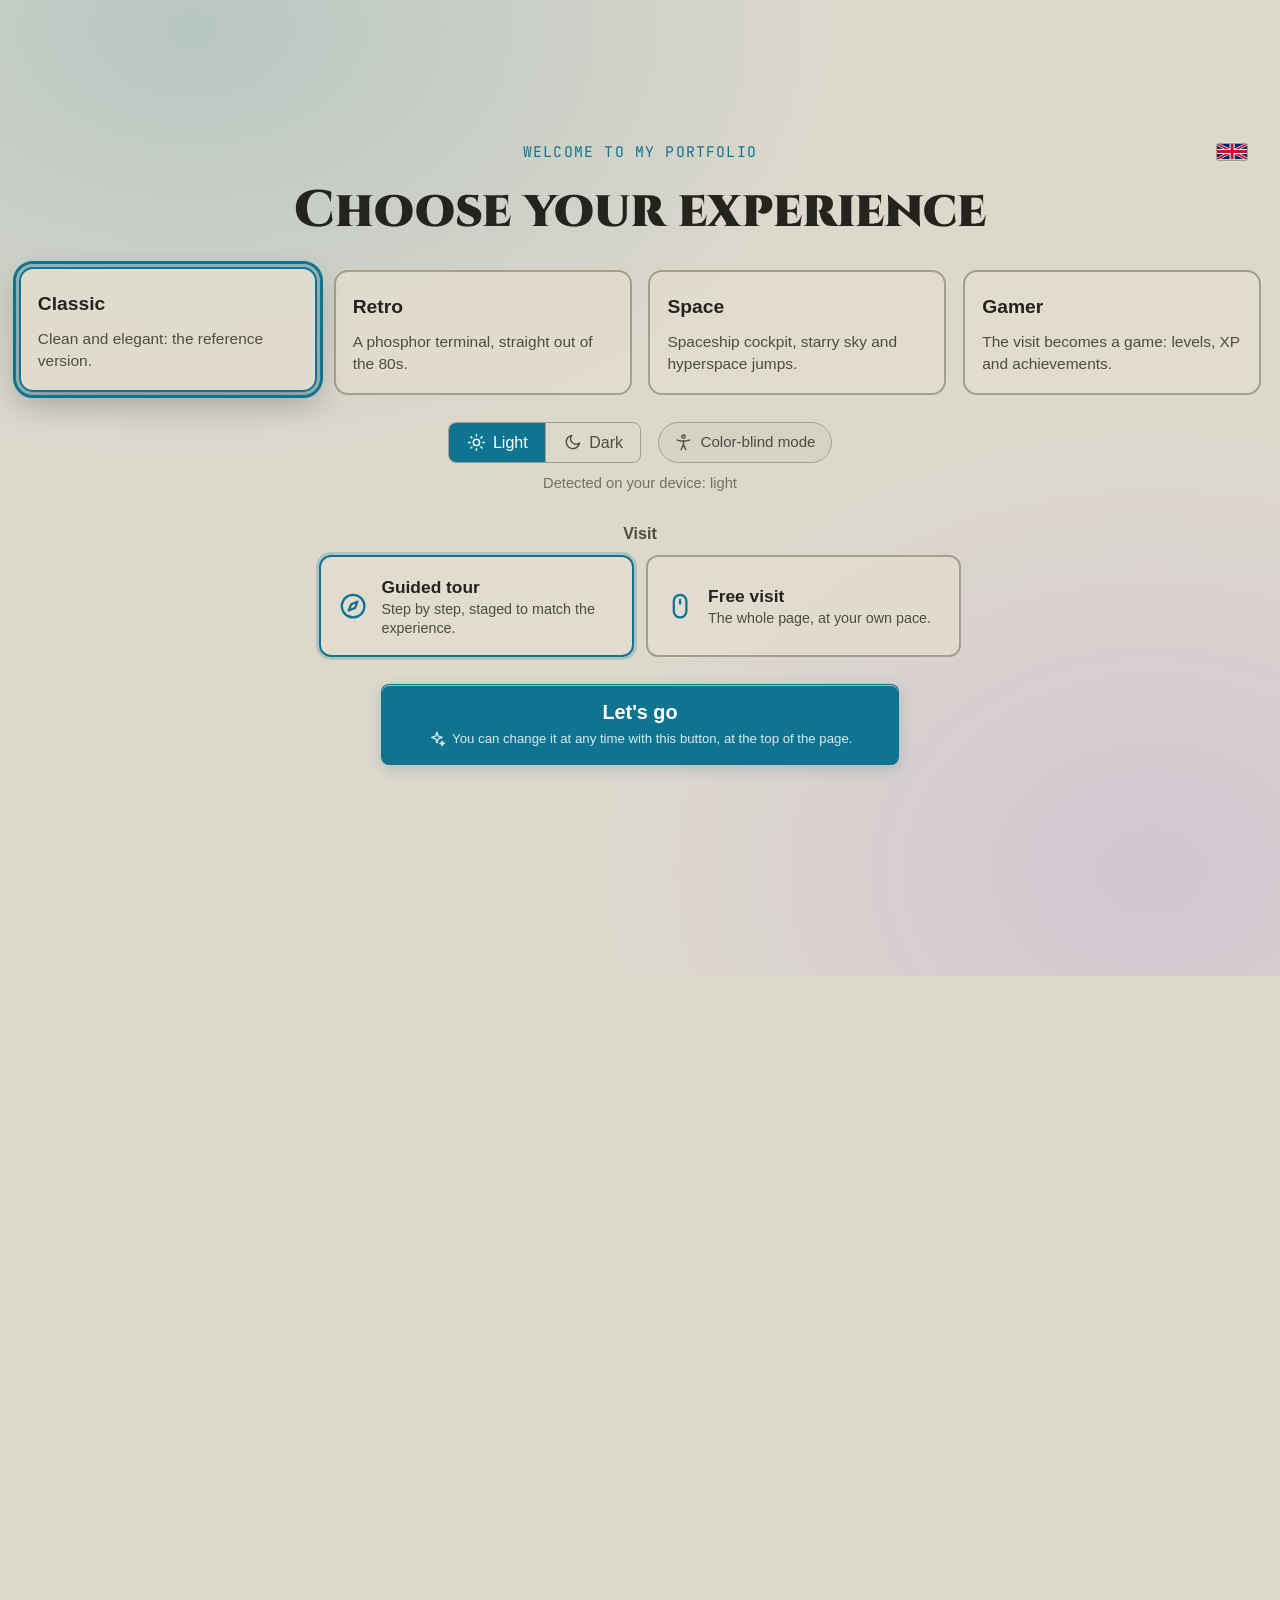
==== index.html @ b24c6dbf "Contact : formulaire envoyé par e-mail (Web3Forms) - Nom, e-mail, message ; validation, états d'envo" ====
<!doctype html>
<html lang="fr">
<head>
<meta charset="utf-8">
<meta name="viewport" content="width=device-width, initial-scale=1">
<meta name="color-scheme" content="dark light">
<meta name="description" content="Portfolio de Pierre Bernard-Darmann, développeur full-stack orienté front-end et UX : du jeu vidéo VR à l'ERP web d'un groupe de distribution. Framework front maison, API PHP 8, PostgreSQL, UI/UX.">
<title>Pierre Bernard-Darmann - Développeur full-stack, front-end et UX</title>
<link rel="preconnect" href="https://fonts.googleapis.com">
<link rel="preconnect" href="https://fonts.gstatic.com" crossorigin>
<link href="https://fonts.googleapis.com/css2?family=Cinzel:wght@400;700;900&family=JetBrains+Mono:wght@400;600&family=VT323&family=Orbitron:wght@500;700;900&family=Exo+2:wght@400;500;600;700&family=Press+Start+2P&display=swap" rel="stylesheet">
<link rel="stylesheet" href="css/main.css">
<!-- Thème et expérience appliqués avant le premier affichage (script classique, bloquant) -->
<script src="js/boot/anti-flash.js"></script>
</head>
<body>

<!-- ================= MODE DALTONIEN : filtres de correction (css/features/a11y) =================
     Daltonisation : simulation Machado et al. (2009), erreur reportée sur les canaux
     perçus (Fidaner et al.). Une matrice par type, appliquée à toute la page. -->
<svg class="pb-cvd-filters" width="0" height="0" aria-hidden="true" focusable="false">
  <filter id="pb-cvd-deutan"><feColorMatrix type="matrix" values="1 0 0 0 0  0.1628 0.7250 0.1122 0 0  0.4547 -0.6454 1.1907 0 0  0 0 0 1 0"/></filter>
  <filter id="pb-cvd-protan"><feColorMatrix type="matrix" values="1 0 0 0 0  0.4789 0.4769 0.0442 0 0  0.5973 -0.6887 1.0914 0 0  0 0 0 1 0"/></filter>
  <filter id="pb-cvd-tritan"><feColorMatrix type="matrix" values="0.7412 -0.4072 0.6660 0 0  0.0751 0.5852 0.3397 0 0  0 0 1 0 0  0 0 0 1 0"/></filter>
</svg>

<!-- ================= FONDS ANIMÉS (particules, fluide WebGL) ================= -->
<canvas id="pb-particles" hidden aria-hidden="true"></canvas>
<canvas id="pb-fluid" hidden aria-hidden="true"></canvas>

<!-- ================= EN-TÊTE ================= -->
<header class="topbar">
  <div class="topbar-inner">
    <a class="brand" href="#haut">
      <span class="brand-name logo-text">Pierre Bernard-Darmann</span>
    </a>
    <div class="topbar-actions">
      <button type="button" class="toggle-btn" id="btn-mode" aria-label="Passer en mode clair">
        <svg data-icon="sun" class="mode-sun"></svg>
        <svg data-icon="moon" class="mode-moon" hidden></svg>
      </button>
      <button type="button" class="toggle-btn" id="btn-theme" data-i18n-aria="THEME.OPEN_ARIA" aria-label="Options d'affichage">
        <svg data-icon="settings"></svg>
      </button>
      <button type="button" class="toggle-btn" id="btn-lang" aria-label="Switch language"></button>
    </div>
  </div>
</header>

<!-- ================= OPTIONS D'AFFICHAGE (roue crantée du header) ================= -->
<div class="theme-panel" id="theme-panel" hidden>
  <div class="theme-panel__backdrop" data-close></div>
  <div class="theme-panel__card" role="dialog" aria-modal="true" aria-labelledby="theme-panel-title">
    <div class="theme-panel__head">
      <h3 id="theme-panel-title" data-i18n="THEME.TITLE">Options d'affichage</h3>
      <button type="button" class="toggle-btn" data-close data-i18n-aria="THEME.CLOSE" aria-label="Fermer">
        <svg data-icon="close"></svg>
      </button>
    </div>
    <div class="theme-panel__body">
      <label class="switch-row">
        <span data-i18n="THEME.MASCOT">Mascotte (Pierre et son dragon)</span>
        <span class="switch"><input type="checkbox" id="opt-mascot"><span class="track"></span></span>
      </label>
      <fieldset class="cvd-options">
        <legend data-i18n="THEME.CVD">Mode daltonien</legend>
        <div class="cvd-grid">
          <label class="cvd-opt">
            <input type="radio" name="cvd" value="off">
            <span class="cvd-opt__sw" aria-hidden="true"><i style="--c: #E53935"></i><i style="--c: #43A047"></i><i style="--c: #1E88E5"></i><i style="--c: #FDD835"></i></span>
            <span class="cvd-opt__name" data-i18n="THEME.CVD_OFF">Désactivé</span>
            <span class="cvd-opt__hint" data-i18n="THEME.CVD_OFF_HINT">Couleurs d'origine</span>
          </label>
          <label class="cvd-opt">
            <input type="radio" name="cvd" value="deutan">
            <span class="cvd-opt__sw" aria-hidden="true"><i style="--c: #E53935"></i><i style="--c: #43A047"></i></span>
            <span class="cvd-opt__name" data-i18n="THEME.CVD_DEUTAN">Deutéranopie</span>
            <span class="cvd-opt__hint" data-i18n="THEME.CVD_DEUTAN_HINT">Rouge et vert confondus, la plus courante</span>
          </label>
          <label class="cvd-opt">
            <input type="radio" name="cvd" value="protan">
            <span class="cvd-opt__sw" aria-hidden="true"><i style="--c: #E53935"></i><i style="--c: #43A047"></i></span>
            <span class="cvd-opt__name" data-i18n="THEME.CVD_PROTAN">Protanopie</span>
            <span class="cvd-opt__hint" data-i18n="THEME.CVD_PROTAN_HINT">Rouge et vert confondus, rouges assombris</span>
          </label>
          <label class="cvd-opt">
            <input type="radio" name="cvd" value="tritan">
            <span class="cvd-opt__sw" aria-hidden="true"><i style="--c: #1E88E5"></i><i style="--c: #FDD835"></i></span>
            <span class="cvd-opt__name" data-i18n="THEME.CVD_TRITAN">Tritanopie</span>
            <span class="cvd-opt__hint" data-i18n="THEME.CVD_TRITAN_HINT">Bleu et jaune confondus</span>
          </label>
        </div>
      </fieldset>
    </div>
  </div>
</div>

<main id="haut">

  <!-- ================= HÉROS ================= -->
  <section class="hero">
    <div class="wrap hero-grid">
      <div>
        <div class="hero-id">
          <img class="pb-photo hero-photo" src="assets/img/pierre.jpg" width="360" height="360" alt="Pierre Bernard-Darmann">
          <div class="hero-id__txt">
            <strong class="hero-name">Pierre Bernard-Darmann</strong>
            <span class="status-pill"><span class="status-dot" aria-hidden="true"></span><span data-i18n="HERO.STATUS">Ouvert aux nouvelles opportunités</span></span>
          </div>
        </div>
        <span class="eyebrow" data-i18n="HERO.EYEBROW">Développeur full-stack - Front-end et UX</span>
        <h1><span data-i18n="HERO.TITLE_1">Du pixel à la</span> <span class="logo-text" data-i18n="HERO.TITLE_2">base de données</span>.</h1>
        <p class="lead" data-i18n-html="HERO.LEAD">
          Formé au jeu vidéo, passé par la VR et les serious games, je conçois aujourd'hui
          l'ERP web d'un groupe de distribution, utilisé chaque jour par des centaines de personnes :
          interfaces, logique métier, API et bases de données. Et ce que je préfère,
          c'est la partie que l'on voit et que l'on touche : l'UX et l'UI.
        </p>
        <div class="hero-actions">
          <a class="btn btn-primary" href="#contact" data-i18n="HERO.BTN_CONTACT">Me contacter</a>
          <a class="btn btn-ghost" href="#ceres" data-i18n="HERO.BTN_WORK">Voir mon travail</a>
        </div>
      </div>

      <!-- Élément signature : la fenêtre-lanceur, clin d'oeil aux écosystèmes
           d'applications que je construis au quotidien -->
      <div class="launcher-wrap">
        <canvas class="launcher-fx" aria-hidden="true"></canvas>
        <div class="launcher glass" role="img" data-i18n-aria="LAUNCH.ARIA" aria-label="Fenêtre d'application listant mes domaines : interfaces web, design system, API PHP, PostgreSQL, Delphi, expérience utilisateur">
          <div class="launcher-chrome">
            <span class="launcher-dots" aria-hidden="true"><span></span><span></span><span></span></span>
            <span class="launcher-title" data-i18n="LAUNCH.TITLE">mon-quotidien.app</span>
          </div>
          <div class="launcher-grid" aria-hidden="true">
            <div class="tile">
              <svg data-icon="monitor"></svg>
              <b data-i18n="LAUNCH.T1">Interfaces web</b><small data-i18n="LAUNCH.S1">130+ écrans métier</small>
            </div>
            <div class="tile">
              <svg data-icon="grid"></svg>
              <b>Design system</b><small data-i18n="LAUNCH.S2">30+ composants</small>
            </div>
            <div class="tile">
              <svg data-icon="php"></svg>
              <b>API PHP 8</b><small data-i18n="LAUNCH.S3">REST, sur mesure</small>
            </div>
            <div class="tile">
              <svg data-icon="postgresql"></svg>
              <b>PostgreSQL</b><small data-i18n="LAUNCH.S4">modélisation, audit</small>
            </div>
            <div class="tile">
              <svg data-icon="delphi"></svg>
              <b>Delphi</b><small data-i18n="LAUNCH.S5">outils historiques</small>
            </div>
            <div class="tile">
              <svg data-icon="user"></svg>
              <b>UI / UX</b><small data-i18n="LAUNCH.S6">de l'idée à l'écran</small>
            </div>
          </div>
          <div class="launcher-status" aria-hidden="true">
            <span data-i18n="LAUNCH.STATUS">6 domaines chargés</span>
            <span class="ok" data-i18n="LAUNCH.PROD">● en production</span>
          </div>
        </div>
      </div>
    </div>
  </section>

  <!-- ================= CERES ================= -->
  <section id="ceres" class="alt">
    <div class="wrap split">
      <div class="section-head reveal">
        <span class="eyebrow" data-i18n="CERES.EYEBROW">Projet principal</span>
        <div class="title-logo-row">
          <!-- Logo Ceres : image multicolore (fichier), pas une icône du registre -->
          <img class="ceres-logo" src="assets/img/ceres-logo.svg" alt="" aria-hidden="true">
          <h2 data-i18n-html="CERES.TITLE">Ceres : faire passer l'<span class="term" data-tip="TIP.ERP">ERP</span> d'un groupe de distribution au web</h2>
        </div>
        <p data-i18n-html="CERES.INTRO">
          Chez le Groupe Blachère, acteur national de la distribution de fruits et légumes
          avec plus de 160 magasins (Mangeons Frais, Provenc'Halles et d'autres enseignes),
          je suis à l'initiative de la migration de l'ERP interne : des applications Delphi
          vers Ceres, une plateforme web moderne, de la proposition à la mise en œuvre en
          passant par la conception. Achats, tarifs, prévisions, logistique, facturation,
          supervision : plus de 130 écrans métier, construits sur un framework maison dont
          j'ai co-élaboré les logiques de création, et dont environ 90 % de l'interface est
          de ma main, du design au code.
        </p>
      </div>

      <div class="section-body">
        <!-- Mini-graphiques des indicateurs : chaque tracé est propre à son KPI et
             animé en CSS (stats.css) ; illustrations uniques, gardées en ligne -->
        <div class="stats reveal">
          <div class="stat glass">
            <div class="stat-top"><b>130+</b>
              <svg class="stat-viz" viewBox="0 0 64 28" aria-hidden="true">
                <path class="viz-area" d="M2 24 L12 20 L22 21 L32 14 L42 12 L52 8 L62 4 V26 H2 Z"/>
                <path class="viz-line" d="M2 24 L12 20 L22 21 L32 14 L42 12 L52 8 L62 4"/>
              </svg>
            </div>
            <span data-i18n="CERES.STAT_1">écrans métier, et plus de 100 onglets</span>
          </div>
          <div class="stat glass">
            <div class="stat-top"><b>30+</b>
              <svg class="stat-viz" viewBox="0 0 64 28" aria-hidden="true"><g class="viz-bars">
                  <rect x="4" y="16" width="7" height="10" rx="1.5"/>
                  <rect x="15" y="12" width="7" height="14" rx="1.5"/>
                  <rect x="26" y="18" width="7" height="8" rx="1.5"/>
                  <rect x="37" y="8" width="7" height="18" rx="1.5"/>
                  <rect x="48" y="4" width="7" height="22" rx="1.5"/>
              </g></svg>
            </div>
            <span data-i18n="CERES.STAT_2">composants réutilisables du design system</span>
          </div>
          <div class="stat glass">
            <div class="stat-top"><b>2</b>
              <svg class="stat-viz stat-viz--donut" viewBox="0 0 28 28" aria-hidden="true">
                <circle class="viz-donut-track" cx="14" cy="14" r="10"/>
                <circle class="viz-donut-seg" cx="14" cy="14" r="10" transform="rotate(-90 14 14)"/>
              </svg>
            </div>
            <span data-i18n="CERES.STAT_3">langues gérées nativement (FR / EN)</span>
          </div>
          <div class="stat glass" data-tip="TIP.STAT0">
            <div class="stat-top"><b>0</b>
              <svg class="stat-viz" viewBox="0 0 64 28" aria-hidden="true">
                <path class="viz-line viz-flat" d="M2 22 L62 22"/>
              </svg>
            </div>
            <span data-i18n="CERES.STAT_4">framework front externe : tout est maison</span>
          </div>
        </div>

        <div class="cards">
          <div class="card glass reveal">
            <svg data-icon="file-text"></svg>
            <h3 data-i18n="CERES.CARD_1_T" data-tip="TIP.FRAMEWORK">Architecture front</h3>
            <p data-i18n-html="CERES.CARD_1_P">Co-conception d'un framework en JavaScript natif (modules ES) : routage, composants, cache, gestion des droits, internationalisation, versioning et déploiement par page.</p>
          </div>
          <div class="card glass reveal fav">
            <svg data-icon="focus"></svg>
            <!-- Cœur « liquide » : illustration animée (vague découpée par un clipPath
                 dont l'id doit être unique dans la page), gardée en ligne -->
            <span class="fav-badge" data-tip="FAV.BADGE" data-i18n-aria="FAV.BADGE" aria-label="Ce que je préfère" role="img"><svg viewBox="0 1.25 24 24" aria-hidden="true"><defs><clipPath id="favclip-a"><path d="M12 21s-7.5-4.6-9.5-9.2C1.2 8.6 3.4 5.5 6.5 5.5c2 0 3.7 1.2 5.5 3.2 1.8-2 3.5-3.2 5.5-3.2 3.1 0 5.3 3.1 4 6.3C19.5 16.4 12 21 12 21z"/></clipPath></defs><path class="fav-heart-outline" d="M12 21s-7.5-4.6-9.5-9.2C1.2 8.6 3.4 5.5 6.5 5.5c2 0 3.7 1.2 5.5 3.2 1.8-2 3.5-3.2 5.5-3.2 3.1 0 5.3 3.1 4 6.3C19.5 16.4 12 21 12 21z"/><g clip-path="url(#favclip-a)"><g class="fav-liquid-bob"><path class="fav-liquid" d="M0 12.8 Q3 9.6 6 12.8 T12 12.8 T18 12.8 T24 12.8 T30 12.8 T36 12.8 T42 12.8 T48 12.8 V26 H0 Z"/></g></g></svg></span>
            <h3 data-i18n="CERES.CARD_2_T">UI / UX de bout en bout</h3>
            <p data-i18n-html="CERES.CARD_2_P">Environ 90 % de l'interface de Ceres, du design au code : design system, système de thèmes très poussé (effets de fond animés, fluide WebGL, fonds de page, décorations, thèmes d'événements, export / import) et bien plus encore. Le panneau de personnalisation de ce site (roue crantée en haut à droite) en reprend les grandes idées : essayez-le !</p>
          </div>
          <div class="card glass reveal">
            <svg data-icon="terminal"></svg>
            <h3 data-i18n="CERES.CARD_3_T">API et logique métier</h3>
            <p data-i18n-html="CERES.CARD_3_P">Une large part du back-end : API REST en PHP 8, routage par attributs, couche Entity / Repository, authentification, multi-société, génération de PDF.</p>
          </div>
          <div class="card glass reveal">
            <svg data-icon="database"></svg>
            <h3 data-i18n="CERES.CARD_4_T">Bases de données</h3>
            <p data-i18n-html="CERES.CARD_4_P">Participation à la conception de la base PostgreSQL et création de tables pour les nouvelles fonctionnalités, requêtes complexes, journaux d'audit, et dialogue avec l'ERP Oracle historique du groupe.</p>
          </div>
          <div class="card glass reveal">
            <svg data-icon="list"></svg>
            <h3 data-i18n="CERES.CARD_5_T">Intégrations</h3>
            <p data-i18n-html="CERES.CARD_5_P">Connexion de la plateforme à son écosystème : ERP Oracle, caisses des magasins, outils décisionnels, et collaboration avec des partenaires comme Yooz, Evoliz ou Carrefour - API, échanges et gestion de fichiers.</p>
          </div>
          <div class="card glass reveal">
            <svg data-icon="cart"></svg>
            <h3 data-i18n="CERES.CARD_8_T">Portail de commandes des magasins</h3>
            <p data-i18n-html="CERES.CARD_8_P">Front repris seul : évolutions, passage sous Git, déploiement automatisé. Une bonne partie du back refaite, dont la correction de lenteurs qui allaient jusqu'à 17 secondes de chargement.</p>
          </div>
          <div class="card glass reveal">
            <svg data-icon="shield-check"></svg>
            <h3 data-i18n="CERES.CARD_6_T" data-tip="TIP.HA">Production et fiabilité</h3>
            <p data-i18n-html="CERES.CARD_6_P">Participation au déploiement et au suivi en production : conteneurs Docker, haute disponibilité, supervision, analyse et résolution d'incidents.</p>
          </div>
          <div class="card glass reveal">
            <svg data-icon="presentation"></svg>
            <h3 data-i18n="CERES.CARD_7_T">Organisation et transmission</h3>
            <p data-i18n-html="CERES.CARD_7_P">Mise en place d'un Trello pour répartir les tâches et savoir qui fait quoi, encadrement de stagiaires, ateliers de présentation et de formation des utilisateurs pour tous les pôles du groupe : comptabilité, acheteurs, direction, logistique. Prochaine étape : encadrer une équipe.</p>
          </div>
        </div>
      </div>
    </div>
  </section>

  <!-- ================= PARCOURS ================= -->
  <section id="parcours">
    <div class="wrap split">
      <div class="section-head reveal">
        <span class="eyebrow" data-i18n="TL.EYEBROW">Parcours</span>
        <h2 data-i18n="TL.TITLE">Trois univers, un même métier : construire</h2>
        <p data-i18n="TL.INTRO">Du moteur de jeu aux outils d'entreprise, chaque étape m'a appris une façon différente de créer du logiciel qui sert vraiment ses utilisateurs.</p>
      </div>

      <div class="section-body">
        <div class="timeline">
          <div class="tl-item now reveal">
            <span class="tl-date" data-i18n="TL.T1_DATE">Mai 2025 - aujourd'hui</span>
            <h3 data-i18n="TL.T1_TITLE">Analyste programmeur - CDI</h3>
            <div class="tl-org"><a href="https://www.groupe-blachere.com/" target="_blank" rel="noopener" data-i18n="TL.T1_ORG">Groupe Blachère - DSI F&amp;L, Châteaurenard (13), distribution de fruits et légumes, plus de 160 magasins (Mangeons Frais, Provenc'Halles, entre autres)</a></div>
            <ul>
              <li data-i18n-html="TL.T1_L1">À l'initiative de la migration de l'ERP interne, d'applications Delphi vers Ceres, une plateforme web moderne : proposition, conception, mise en œuvre.</li>
              <li data-i18n-html="TL.T1_L2">Environ 90 % de l'interface de Ceres, du design au code : plus de 130 écrans métier et 100 onglets, design system, système de thèmes et bien plus encore.</li>
              <li data-i18n-html="TL.T1_L3">Une large part du back : API REST en PHP 8, conception de la base PostgreSQL, intégrations (ERP Oracle, caisses des magasins, Yooz, Evoliz, Carrefour).</li>
              <li data-i18n-html="TL.T1_L4">Portail de commandes des magasins : front repris seul (évolutions, passage sous Git, déploiement automatisé) et une bonne partie du back refaite, dont des lenteurs corrigées (jusqu'à 17 s de chargement).</li>
              <li data-i18n-html="TL.T1_L5">Organisation de l'équipe avec un Trello pour répartir les tâches, encadrement de stagiaires, ateliers de formation des utilisateurs pour tous les pôles (comptabilité, acheteurs, direction, logistique).</li>
              <li data-i18n="TL.T1_L6">Maintenance des applications Delphi historiques et mise en production : Docker, haute disponibilité, supervision, résolution d'incidents.</li>
            </ul>
          </div>
          <div class="tl-item reveal">
            <span class="tl-date">2023 - 2025</span>
            <h3 data-i18n="TL.T5_TITLE">Projet entrepreneurial : création d'une salle de réalité virtuelle</h3>
            <div class="tl-org"><a href="https://www.bge.asso.fr/" target="_blank" rel="noopener" data-i18n="TL.T5_ORG">Accompagné par la B.G.E - certification « Construire et conduire un projet entrepreneurial » (2023)</a></div>
            <p data-i18n="TL.T5_P">Un projet d'entreprise mené de bout en bout : étude de marché, business plan, montage financier, démarches juridiques. Une autre façon de construire, côté entreprise cette fois.</p>
          </div>
          <div class="tl-item reveal">
            <span class="tl-date">2021 - 2023</span>
            <h3 data-i18n="TL.T2_TITLE">Technicien support informatique et digital</h3>
            <div class="tl-org"><a href="https://capvr.fr/" target="_blank" rel="noopener" data-i18n="TL.T2_ORG">Cap'VR - salle de jeux en réalité virtuelle</a></div>
            <ul>
              <li data-i18n="TL.T2_L1">Refonte et entretien des sites web de l'entreprise (WordPress).</li>
              <li data-i18n="TL.T2_L2">Développement sous Unity d'une application de présentation des jeux VR aux clients.</li>
              <li data-i18n="TL.T2_L3">Gestion du parc informatique : montage, réparation et maintenance des machines.</li>
            </ul>
          </div>
          <div class="tl-item reveal">
            <span class="tl-date">2020 - 2021</span>
            <h3 data-i18n-html="TL.T3_TITLE">Programmeur <span class="term" data-tip="TIP.SERIOUS">serious game</span></h3>
            <div class="tl-org"><a href="https://imascience.com/" target="_blank" rel="noopener" data-i18n="TL.T3_ORG">Imascience (ex-Com par l'image) - studio de serious games</a></div>
            <ul>
              <li data-i18n-html="TL.T3_L1">Digirail (SNCF) : simulateur de conduite de train en VR, calculs de vitesses et de freinage, contrôleurs physiques sur mesure.</li>
              <li data-i18n-html="TL.T3_L2">Sanofi Pasteur : showroom interactif de sensibilisation à la vaccination, avec contrôleurs Phidgets.</li>
              <li data-i18n-html="TL.T3_L3">Sanofi : visite d'usine en VR, du scénario à l'intégration de l'UI, des modèles 3D et des animations.</li>
              <li data-i18n-html="TL.T3_L4">Les Forges de la Hunaudière : application mobile multiplateforme avec QR codes, GPS et vidéos 360°.</li>
            </ul>
          </div>
          <div class="tl-item reveal">
            <span class="tl-date">2015 - 2019</span>
            <h3 data-i18n="TL.T4_TITLE">Master Analyste Programmeur Jeux Vidéo</h3>
            <div class="tl-org"><a href="https://www.creajeux.fr/" target="_blank" rel="noopener" data-i18n="TL.T4_ORG">Créajeux - école du jeu vidéo, Nîmes</a></div>
            <p data-i18n="TL.T4_P">Programmation C, C++ et C#, moteurs de jeu (Unity), gameplay, calculs de collisions, gestion de la 3D, déclenchement d'animations - projets en équipe dans les conditions d'un studio.</p>
          </div>
        </div>
      </div>
    </div>
  </section>

  <!-- ================= COMPÉTENCES ================= -->
  <section id="competences" class="alt">
    <div class="wrap split">
      <div class="section-head reveal">
        <span class="eyebrow" data-i18n="NAV.SKILLS">Compétences</span>
        <h2 data-i18n="SK.TITLE">Une boîte à outils complète</h2>
        <p data-i18n-html="SK.INTRO">Je couvre toute la chaîne : de la maquette à la base de données, en passant par l'API et le déploiement - avec une préférence assumée pour l'interface et l'expérience utilisateur.</p>
      </div>
      <div class="section-body">
        <div class="skills">
          <div class="skill-group glass reveal fav">
            <!-- Cœur « liquide » : voir le premier badge (id du clipPath distinct) -->
            <span class="fav-badge" data-tip="FAV.BADGE" data-i18n-aria="FAV.BADGE" aria-label="Ce que je préfère" role="img"><svg viewBox="0 1.25 24 24" aria-hidden="true"><defs><clipPath id="favclip-b"><path d="M12 21s-7.5-4.6-9.5-9.2C1.2 8.6 3.4 5.5 6.5 5.5c2 0 3.7 1.2 5.5 3.2 1.8-2 3.5-3.2 5.5-3.2 3.1 0 5.3 3.1 4 6.3C19.5 16.4 12 21 12 21z"/></clipPath></defs><path class="fav-heart-outline" d="M12 21s-7.5-4.6-9.5-9.2C1.2 8.6 3.4 5.5 6.5 5.5c2 0 3.7 1.2 5.5 3.2 1.8-2 3.5-3.2 5.5-3.2 3.1 0 5.3 3.1 4 6.3C19.5 16.4 12 21 12 21z"/><g clip-path="url(#favclip-b)"><g class="fav-liquid-bob"><path class="fav-liquid" d="M0 12.8 Q3 9.6 6 12.8 T12 12.8 T18 12.8 T24 12.8 T30 12.8 T36 12.8 T42 12.8 T48 12.8 V26 H0 Z"/></g></g></svg></span>
            <h3 data-i18n="SK.G1">Front et UX</h3>
            <div class="chips">
              <span class="chip"><svg data-icon="javascript"></svg>JavaScript (ES modules)</span>
              <span class="chip"><svg data-icon="pen"></svg>UI / UX design</span>
              <span class="chip"><svg data-icon="html5"></svg>HTML / CSS / SCSS</span>
              <span class="chip" data-tip="TIP.DS"><svg data-icon="grid"></svg>Design system</span>
              <span class="chip"><svg data-icon="accessibility"></svg><span data-i18n="SK.CHIP_A11Y">Accessibilité</span></span>
              <span class="chip" data-tip="TIP.I18N"><svg data-icon="globe"></svg>i18n</span>
              <span class="chip" data-tip="TIP.PWA"><svg data-icon="pwa"></svg>PWA</span>
            </div>
          </div>
          <div class="skill-group glass reveal">
            <h3 data-i18n="SK.G2">Back et données</h3>
            <div class="chips">
              <span class="chip"><svg data-icon="php"></svg>PHP 8</span>
              <span class="chip" data-tip="TIP.PGSQL"><svg data-icon="postgresql"></svg>PostgreSQL</span>
              <span class="chip" data-tip="TIP.API"><svg data-icon="transfer"></svg>API REST</span>
              <span class="chip" data-tip="TIP.ORACLE"><svg data-icon="oracle"></svg>Oracle (SQL)</span>
              <span class="chip"><svg data-icon="mysql"></svg>MySQL</span>
              <span class="chip"><svg data-icon="dbeaver"></svg>pgAdmin / DBeaver</span>
              <span class="chip"><svg data-icon="file"></svg><span data-i18n="SK.CHIP_PDF">Génération PDF</span></span>
            </div>
          </div>
          <div class="skill-group glass reveal">
            <h3 data-i18n="SK.G3">Autres langages</h3>
            <div class="chips">
              <span class="chip"><svg data-icon="dotnet"></svg>C# / .NET</span>
              <span class="chip" data-tip="TIP.DELPHI"><svg data-icon="delphi"></svg>Delphi / Pascal</span>
              <span class="chip"><svg data-icon="c"></svg>C</span>
              <span class="chip"><svg data-icon="cplusplus"></svg>C++</span>
              <span class="chip"><svg data-icon="python"></svg>Python</span>
              <span class="chip"><svg data-icon="nodejs"></svg><span data-i18n="SK.CHIP_NODE">Node.js</span></span>
              <span class="chip" data-tip="TIP.AHK"><svg data-icon="autohotkey"></svg>AutoHotkey</span>
            </div>
          </div>
          <div class="skill-group glass reveal">
            <h3 data-i18n="SK.G4">Environnements</h3>
            <div class="chips">
              <span class="chip"><svg data-icon="github"></svg>Git / GitHub</span>
              <span class="chip" data-tip="TIP.DOCKER"><svg data-icon="docker"></svg>Docker</span>
              <span class="chip"><svg data-icon="linux"></svg><span data-i18n="SK.CHIP_LINUX">Linux (prod)</span></span>
              <span class="chip"><svg data-icon="apache"></svg>Apache</span>
              <span class="chip" data-tip="TIP.MREMOTE"><svg data-icon="server"></svg><span data-i18n="SK.CHIP_MREMOTE">mRemoteNG (multi-serveurs)</span></span>
              <span class="chip" data-tip="TIP.DEVEXPRESS"><svg data-icon="devexpress"></svg>DevExpress</span>
              <span class="chip"><svg data-icon="claude"></svg><span data-i18n="SK.CHIP_CLAUDE">Claude Code (dev assisté par IA)</span></span>
              <span class="chip" data-tip="TIP.UNITY"><svg data-icon="unity"></svg>Unity</span>
              <span class="chip"><svg data-icon="oculus"></svg>VR (Oculus, Vive)</span>
            </div>
          </div>
        </div>
      </div>
    </div>
  </section>

  <!-- ================= PROJETS PERSOS ================= -->
  <section id="projets">
    <div class="wrap split">
      <div class="section-head reveal">
        <span class="eyebrow" data-i18n="PJ.EYEBROW">À côté</span>
        <h2 data-i18n="PJ.TITLE">Projets personnels</h2>
        <p data-i18n="PJ.INTRO">Construire ne s'arrête pas au bureau : applications web, outils et bots développés sur mon temps libre.</p>
      </div>
      <div class="section-body">
        <!-- Frise serpentine : rangée 1 de gauche à droite, virage, rangée 2 en sens inverse -->
        <div class="pj-road reveal">
          <div class="pj-row">
            <div class="pj-stop">
              <span class="pj-dot" aria-hidden="true"></span>
              <span class="tag" data-i18n="PJ.TAG_3">2021 - Bot</span>
              <h3>TwiceTargets</h3>
              <p data-i18n="PJ.P3">Bot Discord complet développé pour une association : commandes, automatisations et gestion de communauté.</p>
            </div>
            <div class="pj-stop">
              <span class="pj-dot" aria-hidden="true"></span>
              <span class="tag" data-i18n="PJ.TAG_4">2022 - Windows</span>
              <h3 data-i18n="PJ.P4_T">Contrôle de tablette depuis le PC</h3>
              <p data-i18n="PJ.P4">Application Windows pour piloter une tablette directement depuis son PC : écran, saisie et actions à distance, sans lâcher son clavier.</p>
            </div>
            <div class="pj-stop">
              <span class="pj-dot" aria-hidden="true"></span>
              <span class="tag">2023 - Unity</span>
              <h3>PresCapVR</h3>
              <p data-i18n="PJ.P2">Application PC de présentation interactive d'un catalogue de jeux VR, utilisée directement en salle avec les clients.</p>
            </div>
            <div class="pj-stop">
              <span class="pj-dot" aria-hidden="true"></span>
              <span class="tag" data-i18n="PJ.TAG_6">2024 - Windows</span>
              <h3 data-i18n="PJ.P6_T">Renommage de factures en masse</h3>
              <p data-i18n="PJ.P6">Logiciel de renommage de fichiers en masse pour la comptabilité : un fichier Excel de correspondances clients pilote le renommage automatique des factures.</p>
            </div>
          </div>
          <div class="pj-row pj-row--back">
            <div class="pj-stop">
              <span class="pj-dot" aria-hidden="true"></span>
              <span class="tag" data-i18n="PJ.TAG_5">2024 - Windows</span>
              <h3 data-i18n="PJ.P5_T">Automatisations en blueprint</h3>
              <p data-i18n="PJ.P5">Outil de création d'automatisations par blueprints visuels : des noeuds à relier entre eux, des liaisons de macros et des déclencheurs - automatiser son poste sans écrire une ligne de code.</p>
            </div>
            <div class="pj-stop">
              <span class="pj-dot" aria-hidden="true"></span>
              <span class="tag" data-i18n="PJ.TAG_1">2025 - Web</span>
              <h3>FroZone VR</h3>
              <p data-i18n="PJ.P1">Conception et développement complet du site vitrine d'une salle de réalité virtuelle, en HTML et CSS sur mesure.</p>
            </div>
            <div class="pj-stop">
              <span class="pj-dot" aria-hidden="true"></span>
              <span class="tag" data-i18n="PJ.TAG_0">2026 - Web</span>
              <h3>Frodget</h3>
              <p data-i18n-html="PJ.P0">Application web conçue et développée seul (JavaScript natif, Node.js, PostgreSQL) : un budget avec objectifs d'épargne et saisie par dictée vocale, un carnet de recettes partageable, des jeux en ligne et bien plus encore.</p>
            </div>
          </div>
          <span class="pj-turn" aria-hidden="true"></span>
        </div>
      </div>
    </div>
  </section>

  <!-- ================= PHILOSOPHIE ================= -->
  <section id="philosophie" class="alt">
    <div class="wrap split">
      <div class="section-head reveal">
        <span class="eyebrow" data-i18n="PH.EYEBROW">Philosophie</span>
        <h2 data-i18n="PH.TITLE">Le code est au service de ceux qui l'utilisent</h2>
        <p data-i18n-html="PH.INTRO">En tant que développeur, je ne travaille pas pour la machine : je travaille pour les personnes qui vont cliquer, chercher, se tromper, recommencer. Tout ce que je construis part de là.</p>
      </div>
      <div class="section-body">
        <div class="cards">
          <div class="card glass reveal">
            <svg data-icon="heart"></svg>
            <h3 data-i18n="PH.C1_T">Au service des utilisateurs</h3>
            <p data-i18n-html="PH.C1_P">Un site ou une application réussis n'ont pas besoin de manuel : tout doit être facile et instinctif à utiliser. Si l'utilisateur doit réfléchir à l'outil au lieu de son travail, c'est à moi de revoir ma copie.</p>
          </div>
          <div class="card glass reveal">
            <svg data-icon="refresh"></svg>
            <h3 data-i18n="PH.C2_T">Faire, refaire, façonner</h3>
            <p data-i18n-html="PH.C2_P">Il ne faut pas avoir peur de faire et refaire plusieurs fois les mêmes choses : chaque passage affine la forme. Une bonne interface n'est pas trouvée du premier coup, elle est façonnée.</p>
          </div>
          <div class="card glass reveal">
            <svg data-icon="sparkles"></svg>
            <h3 data-i18n="PH.C3_T">Mon plaisir coupable</h3>
            <p data-i18n-html="PH.C3_P">Glisser un peu de fun dans mes applications pour les rendre plus attrayantes : un détail animé, une touche de personnalité, une surprise bien cachée - sans jamais rompre avec le côté professionnel.</p>
          </div>
        </div>
      </div>
    </div>
  </section>

  <!-- ================= CONTACT ================= -->
  <section id="contact">
    <div class="wrap">
      <div class="contact-card glass reveal">
        <div>
          <div class="contact-id">
            <img class="pb-photo contact-photo" src="assets/img/pierre.jpg" width="360" height="360" alt="" loading="lazy">
            <span class="eyebrow">Contact</span>
          </div>
          <h2 data-i18n="CT.TITLE">Envie d'en discuter ?</h2>
          <p data-i18n="CT.P">Un projet, une équipe à encadrer, une question sur mon parcours : écrivez-moi, je réponds volontiers.</p>
          <!-- Formulaire de contact : envoyé par e-mail via Web3Forms (js/features/contact/ContactForm.js) -->
          <form class="contact-form" id="contact-form" novalidate>
            <div class="cf-row">
              <label class="cf-field">
                <span data-i18n="CT.F_NAME">Nom</span>
                <input type="text" name="name" autocomplete="name" required maxlength="100" data-i18n-placeholder="CT.F_NAME_PH" placeholder="Votre nom">
              </label>
              <label class="cf-field">
                <span data-i18n="CT.F_EMAIL">E-mail</span>
                <input type="email" name="email" autocomplete="email" required maxlength="150" data-i18n-placeholder="CT.F_EMAIL_PH" placeholder="vous@exemple.com">
              </label>
            </div>
            <label class="cf-field">
              <span data-i18n="CT.F_MESSAGE">Message</span>
              <textarea name="message" rows="5" required maxlength="5000" data-i18n-placeholder="CT.F_MESSAGE_PH" placeholder="Bonjour Pierre, ..."></textarea>
            </label>
            <input type="checkbox" name="botcheck" class="cf-trap" tabindex="-1" autocomplete="off" aria-hidden="true">
            <div class="cf-actions">
              <button type="submit" class="btn btn-primary">
                <svg data-icon="mail"></svg>
                <span data-i18n="CT.F_SEND">Envoyer</span>
              </button>
              <p class="cf-status" data-cf-status role="status" aria-live="polite"></p>
            </div>
          </form>
        </div>
        <ul class="contact-list">
          <li>
            <a href="#contact" data-pb-contact="mail">
              <svg data-icon="mail"></svg>
              <span data-pb-contact-text>E-mail</span>
            </a>
          </li>
          <li>
            <a href="#contact" data-pb-contact="tel">
              <svg data-icon="phone"></svg>
              <span data-pb-contact-text>Téléphone</span>
            </a>
          </li>
          <li>
            <a href="https://www.linkedin.com/in/pierre-bernard-darmann-b636a7172/" rel="me noopener" target="_blank">
              <svg data-icon="linkedin-square"></svg>
              LinkedIn - Pierre Bernard-Darmann
            </a>
          </li>
          <li>
            <a href="https://www.openstreetmap.org/?mlat=43.9439&mlon=4.6806#map=6/43.944/4.681" target="_blank" rel="noopener">
              <svg data-icon="map-pin"></svg>
              <span data-i18n="CT.LOC">Saze (30), France</span>
            </a>
          </li>
          <li>
            <span class="plain">
              <svg data-icon="id-card"></svg>
              <span data-i18n-html="CT.NAT">Nationalités française et belge</span>
            </span>
          </li>
          <li class="avail">
            <span class="plain">
              <svg data-icon="globe"></svg>
              <span data-i18n="CT.AVAIL">Ouvert aux opportunités en :</span>
            </span>
            <ul class="avail-countries">
              <li><span data-flag="fr"></span><span data-i18n="CT.C_FR">France</span></li>
              <li><span data-flag="be"></span><span data-i18n="CT.C_BE">Belgique</span></li>
              <li><span data-flag="lu"></span><span data-i18n="CT.C_LU">Luxembourg</span></li>
              <li><span data-flag="ca"></span><span data-i18n="CT.C_CA">Canada</span></li>
              <li><span data-flag="us"></span><span data-i18n="CT.C_US">États-Unis</span></li>
            </ul>
          </li>
        </ul>
      </div>
    </div>
  </section>
</main>

<!-- ================= PIED DE PAGE ================= -->
<footer>
  <div class="wrap">
    Pierre Bernard-Darmann - <span id="annee">2026</span>. <span data-i18n="FOOT.TEXT">Site conçu et développé sans framework.</span>
  </div>
</footer>

<!-- Point d'entrée de l'application (modules ES, exécutés une fois la page analysée) -->
<script type="module" src="js/main.js"></script>

</body>
</html>
---- css/main.css ----
/* ==========================================================================
   Portfolio - feuille principale
   Importe toutes les feuilles dans l'ordre de la cascade :
   jetons -> thèmes -> base -> composants -> sections -> fonctionnalités.
   L'ordre compte : une feuille peut affiner celles qui la précèdent.
   ========================================================================== */

/* Jetons et palettes */
@import url("base/variables.css");
@import url("themes/dark.css");
@import url("themes/light.css");

/* Base : remise à zéro, typographie, icônes, mise en page */
@import url("base/reset.css");
@import url("base/typography.css");
@import url("base/icons.css");
@import url("base/layout.css");
@import url("base/utilities.css");

/* Composants réutilisables */
@import url("components/toggle-button.css");
@import url("components/tooltip.css");
@import url("components/button.css");
@import url("components/card.css");
@import url("components/chip.css");
@import url("components/launcher.css");
@import url("components/toast.css");
@import url("components/segmented.css");
@import url("components/switch.css");

/* Panneau de personnalisation du thème */
@import url("features/theme-panel/panel.css");
@import url("features/theme-panel/looks.css");

/* Sections de la page */
@import url("sections/hero.css");
@import url("sections/section.css");
@import url("sections/stats.css");
@import url("sections/ceres.css");
@import url("sections/cards.css");
@import url("sections/favorite.css");
@import url("sections/timeline.css");
@import url("sections/skills.css");
@import url("sections/projects.css");
@import url("sections/contact.css");
@import url("sections/contact-form.css");
@import url("sections/footer.css");
@import url("sections/photo.css");

/* Ambiance : fluide, fonds de page, décorations des cartes */
@import url("features/ambience/fluid.css");
@import url("features/ambience/page-background.css");
@import url("features/ambience/decorations.css");

/* En-tête */
@import url("sections/header.css");

/* Expériences : écran d'accueil, transitions, finitions Rétro / Spatial / Gamer */
@import url("features/experience/welcome.css");
@import url("features/experience/welcome-previews.css");
@import url("features/experience/transitions.css");
@import url("features/experience/hud.css");
@import url("features/experience/toasts.css");
@import url("features/experience/retro.css");
@import url("features/experience/future.css");
@import url("features/experience/gamer.css");
@import url("features/experience/adjustments.css");
@import url("features/experience/welcome-live-preview.css");
@import url("features/experience/welcome-space.css");
@import url("features/experience/welcome-compact.css");
@import url("features/experience/welcome-stable.css");

/* Visite guidée : mise en page, barre, transitions, espace et cockpit */
@import url("features/tour/layout.css");
@import url("features/tour/tourbar.css");
@import url("features/tour/transitions.css");
@import url("features/tour/space.css");
@import url("features/tour/warp.css");
@import url("features/tour/cockpit.css");
@import url("features/tour/space-light.css");

/* Mascotte */
@import url("features/mascot/mascot.css");
@import url("features/mascot/bubble.css");
@import url("features/mascot/pet.css");
@import url("features/mascot/experiences.css");

/* Conseil d'orientation (téléphone en paysage) */
@import url("features/orientation/hint.css");

/* Sommaire flottant (remplace la navigation du header) */
@import url("features/toc/toc.css");

/* Mode daltonien (en dernier : remplace les couleurs des expériences) */
@import url("features/a11y/colorblind.css");
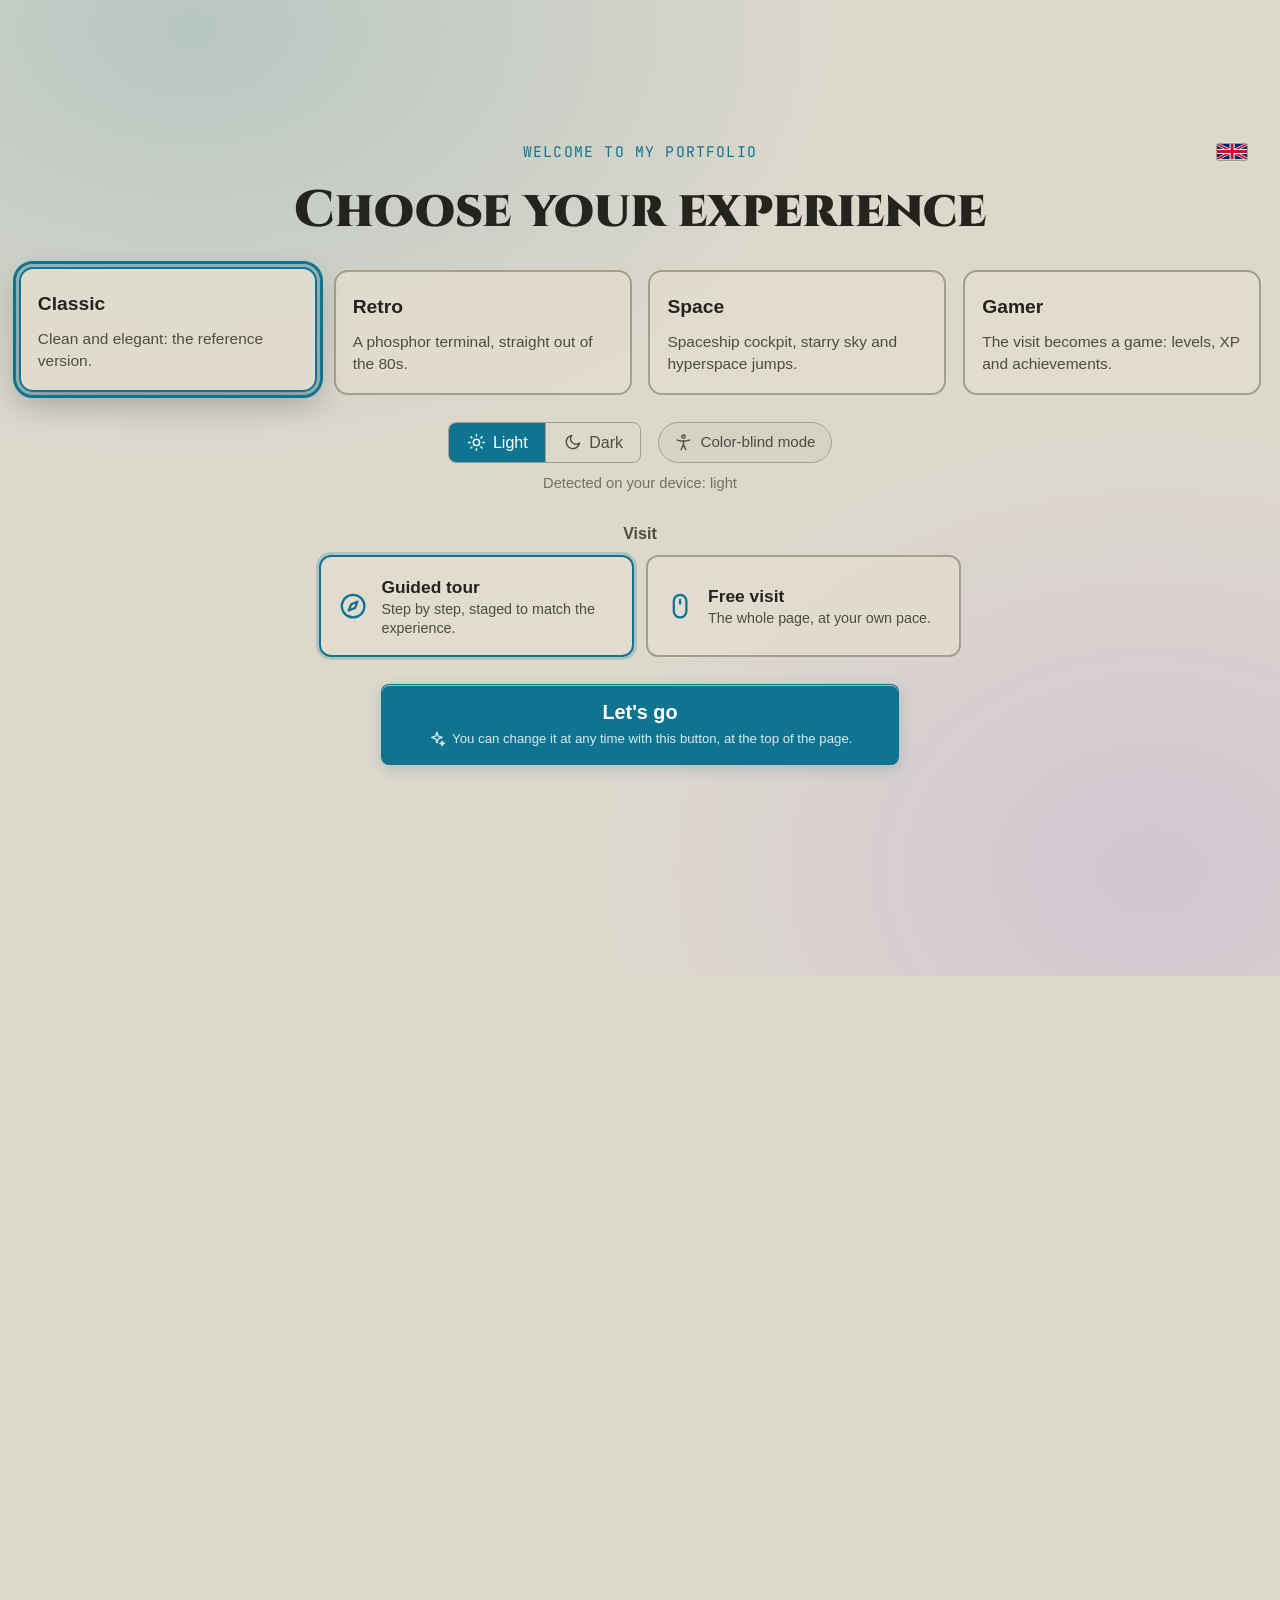
==== commit d16bef72: "CV : bouton sous l'invitation à écrire (Contact) et bouton à part dans la bulle de la mascotte Co-Au" ====
--- a/index.html
+++ b/index.html
@@ -119,6 +119,12 @@
         <div class="hero-actions">
           <a class="btn btn-primary" href="#contact" data-i18n="HERO.BTN_CONTACT">Me contacter</a>
           <a class="btn btn-ghost" href="#ceres" data-i18n="HERO.BTN_WORK">Voir mon travail</a>
+          <!-- CV : PDF ouvert dans un nouvel onglet (lecture, impression, téléchargement) ;
+               adresse posée par Contact.hydrate, absente des sources (robots) -->
+          <a class="btn btn-ghost" href="#contact" data-pb-contact="cv" target="_blank" rel="noopener nofollow">
+            <svg data-icon="file-text"></svg>
+            <span data-i18n="HERO.BTN_CV">Voir mon CV</span>
+          </a>
         </div>
       </div>
 
@@ -514,6 +520,11 @@
           </div>
           <h2 data-i18n="CT.TITLE">Envie d'en discuter ?</h2>
           <p data-i18n="CT.P">Un projet, une équipe à encadrer, une question sur mon parcours : écrivez-moi, je réponds volontiers.</p>
+          <!-- CV : sous l'invitation, avant le formulaire ; adresse posée par Contact.hydrate -->
+          <a class="btn btn-ghost contact-cv" href="#contact" data-pb-contact="cv" target="_blank" rel="noopener nofollow">
+            <svg data-icon="file-text"></svg>
+            <span data-i18n="CT.CV">Télécharger mon CV (PDF)</span>
+          </a>
           <!-- Formulaire de contact : envoyé par e-mail via Web3Forms (js/features/contact/ContactForm.js) -->
           <form class="contact-form" id="contact-form" novalidate>
             <div class="cf-row">
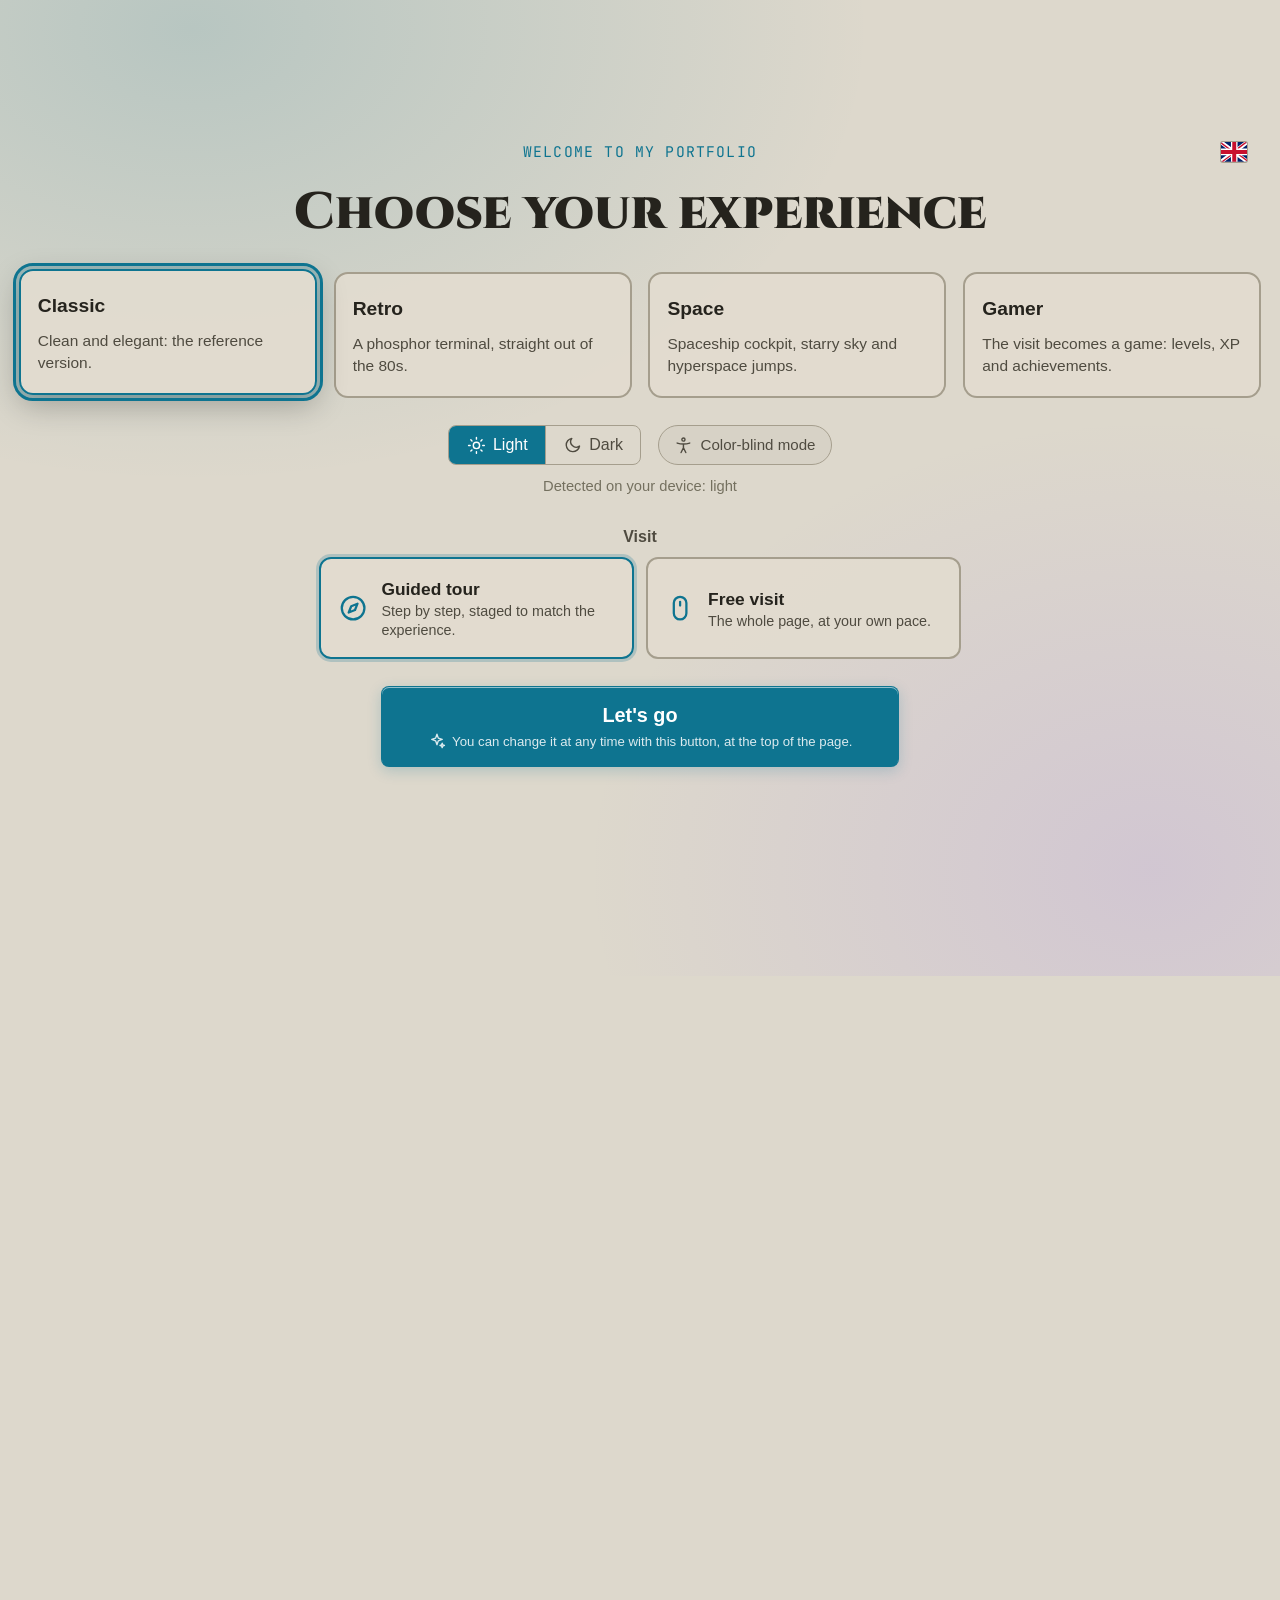
==== commit 0290932d: "CV : dates Com par l'image (2020) et Cap'VR (22 mois) corrigées Co-Authored-By: Claude Opus 5.5 <nor" ====
--- a/index.html
+++ b/index.html
@@ -328,7 +328,7 @@
             </ul>
           </div>
           <div class="tl-item reveal">
-            <span class="tl-date">2020 - 2021</span>
+            <span class="tl-date">2020</span>
             <h3 data-i18n-html="TL.T3_TITLE">Programmeur <span class="term" data-tip="TIP.SERIOUS">serious game</span></h3>
             <div class="tl-org"><a href="https://imascience.com/" target="_blank" rel="noopener" data-i18n="TL.T3_ORG">Imascience (ex-Com par l'image) - studio de serious games</a></div>
             <ul>
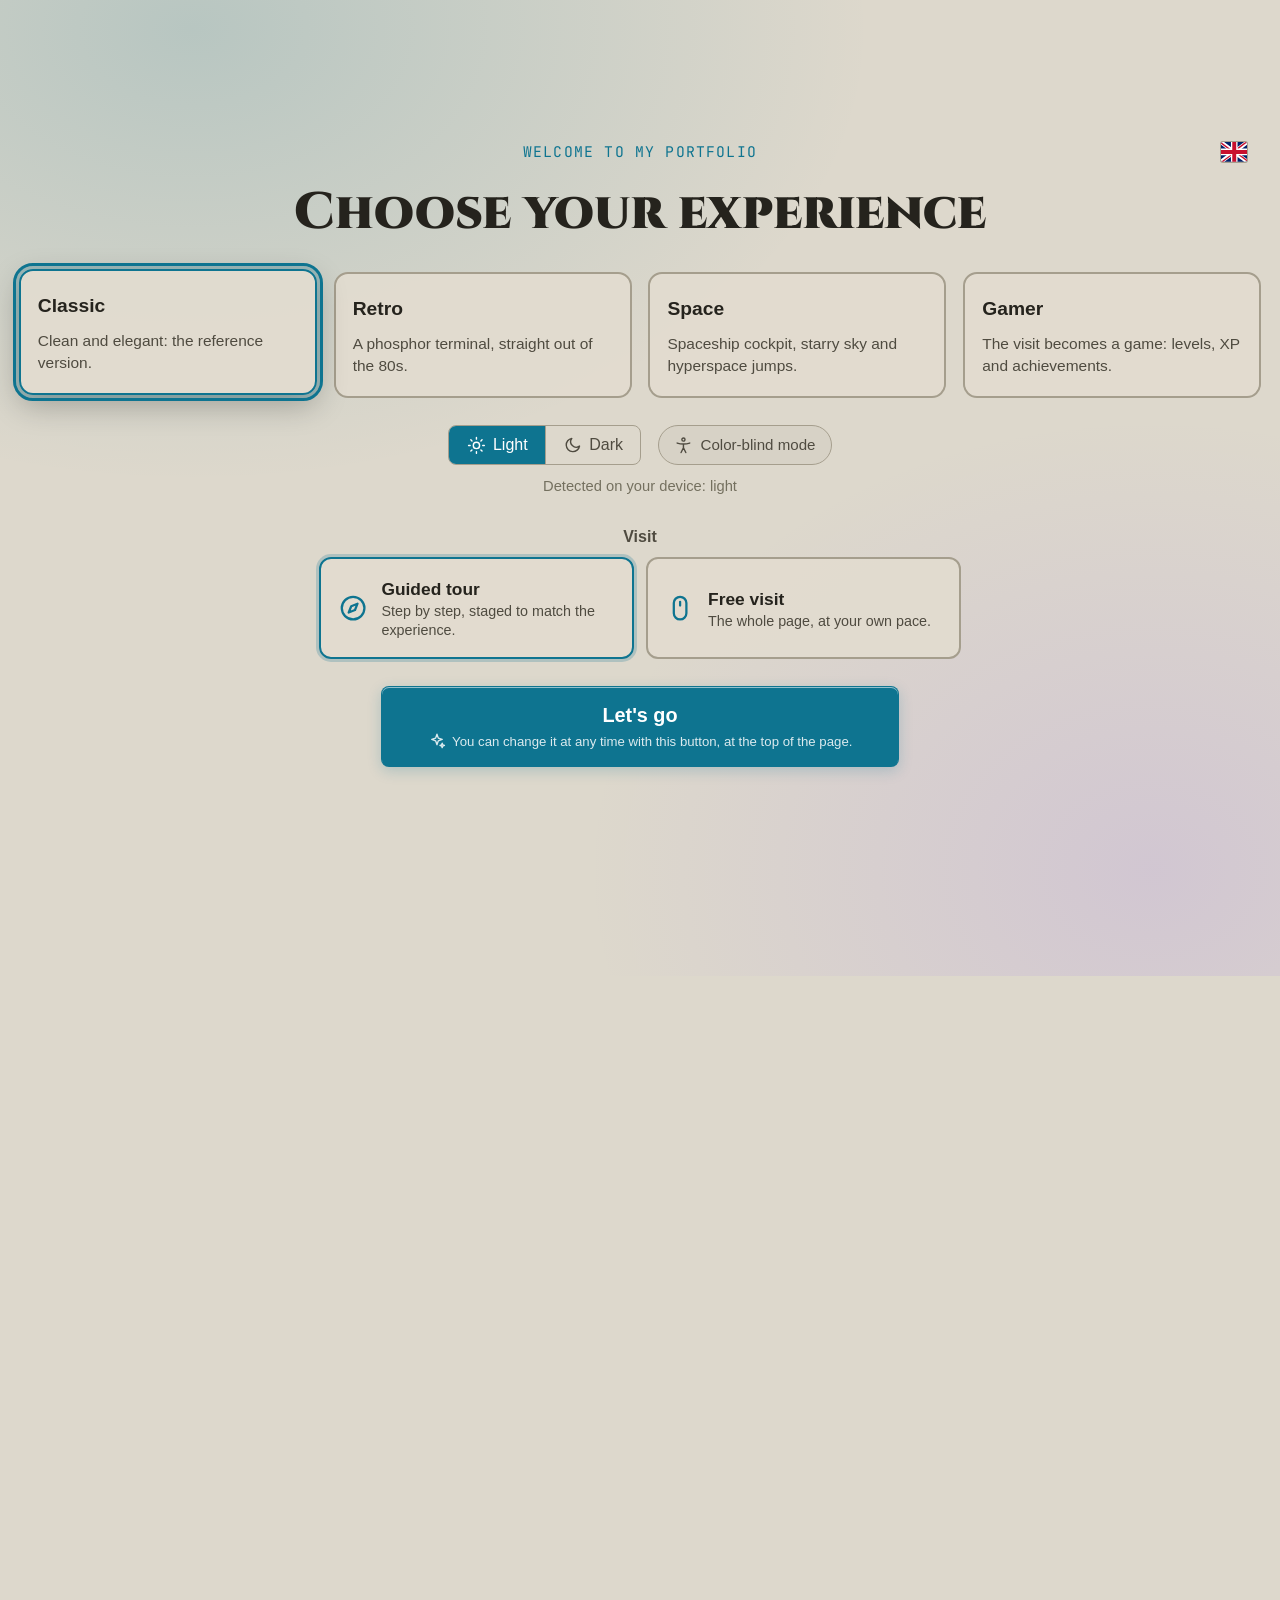
==== commit ad1f9444: "Mesure d'audience anonyme (sans cookie, refus possible depuis Contact) Co-Authored-By: Claude Opus 5" ====
--- a/index.html
+++ b/index.html
@@ -6,6 +6,25 @@
 <meta name="color-scheme" content="dark light">
 <meta name="description" content="Portfolio de Pierre Bernard-Darmann, développeur full-stack orienté front-end et UX : du jeu vidéo VR à l'ERP web d'un groupe de distribution. Framework front maison, API PHP 8, PostgreSQL, UI/UX.">
 <title>Pierre Bernard-Darmann - Développeur full-stack, front-end et UX</title>
+<!-- Aperçu lors d'un partage (LinkedIn, messageries) : image à la racine, hors /assets/ bloqué par robots.txt -->
+<link rel="canonical" href="https://frowards.github.io/">
+<!-- Icône du site (photo) : à la racine, hors /assets/ bloqué par robots.txt -->
+<link rel="icon" href="favicon.ico" sizes="16x16 32x32 48x48">
+<link rel="icon" href="favicon-32.png" type="image/png" sizes="32x32">
+<link rel="icon" href="favicon-192.png" type="image/png" sizes="192x192">
+<link rel="apple-touch-icon" href="apple-touch-icon.png">
+<meta property="og:type" content="website">
+<meta property="og:url" content="https://frowards.github.io/">
+<meta property="og:site_name" content="Pierre Bernard-Darmann">
+<meta property="og:title" content="Pierre Bernard-Darmann - Développeur full-stack, front-end et UX">
+<meta property="og:description" content="Du pixel à la base de données : un ERP web utilisé par 160+ magasins, design system, API PHP 8, PostgreSQL. Parcours, projets, CV et contact.">
+<meta property="og:image" content="https://frowards.github.io/og-image.jpg">
+<meta property="og:image:width" content="1200">
+<meta property="og:image:height" content="627">
+<meta property="og:image:alt" content="Page d'accueil du portfolio de Pierre Bernard-Darmann">
+<meta property="og:locale" content="fr_FR">
+<meta property="og:locale:alternate" content="en_US">
+<meta name="twitter:card" content="summary_large_image">
 <link rel="preconnect" href="https://fonts.googleapis.com">
 <link rel="preconnect" href="https://fonts.gstatic.com" crossorigin>
 <link href="https://fonts.googleapis.com/css2?family=Cinzel:wght@400;700;900&family=JetBrains+Mono:wght@400;600&family=VT323&family=Orbitron:wght@500;700;900&family=Exo+2:wght@400;500;600;700&family=Press+Start+2P&display=swap" rel="stylesheet">
@@ -565,7 +584,7 @@
             </a>
           </li>
           <li>
-            <a href="https://www.linkedin.com/in/pierre-bernard-darmann-b636a7172/" rel="me noopener" target="_blank">
+            <a href="https://www.linkedin.com/in/pierre-bernard-darmann/" rel="me noopener" target="_blank">
               <svg data-icon="linkedin-square"></svg>
               LinkedIn - Pierre Bernard-Darmann
             </a>
@@ -597,6 +616,15 @@
           </li>
         </ul>
       </div>
+      <!-- Mesure d'audience : affichée par StatsNotice si elle est en service -->
+      <details class="stats-notice" id="stats-notice" hidden>
+        <summary data-i18n="STATS.TITLE">Mesure d'audience anonyme</summary>
+        <p data-i18n="STATS.TEXT"></p>
+        <label class="switch-row">
+          <span data-i18n="STATS.ALLOW">Autoriser la mesure sur cet appareil</span>
+          <span class="switch"><input type="checkbox"><span class="track"></span></span>
+        </label>
+      </details>
     </div>
   </section>
 </main>
--- a/css/main.css
+++ b/css/main.css
@@ -91,5 +91,8 @@
 /* Sommaire flottant (remplace la navigation du header) */
 @import url("features/toc/toc.css");
 
+/* Mesure d'audience : note d'information */
+@import url("features/stats/notice.css");
+
 /* Mode daltonien (en dernier : remplace les couleurs des expériences) */
 @import url("features/a11y/colorblind.css");
